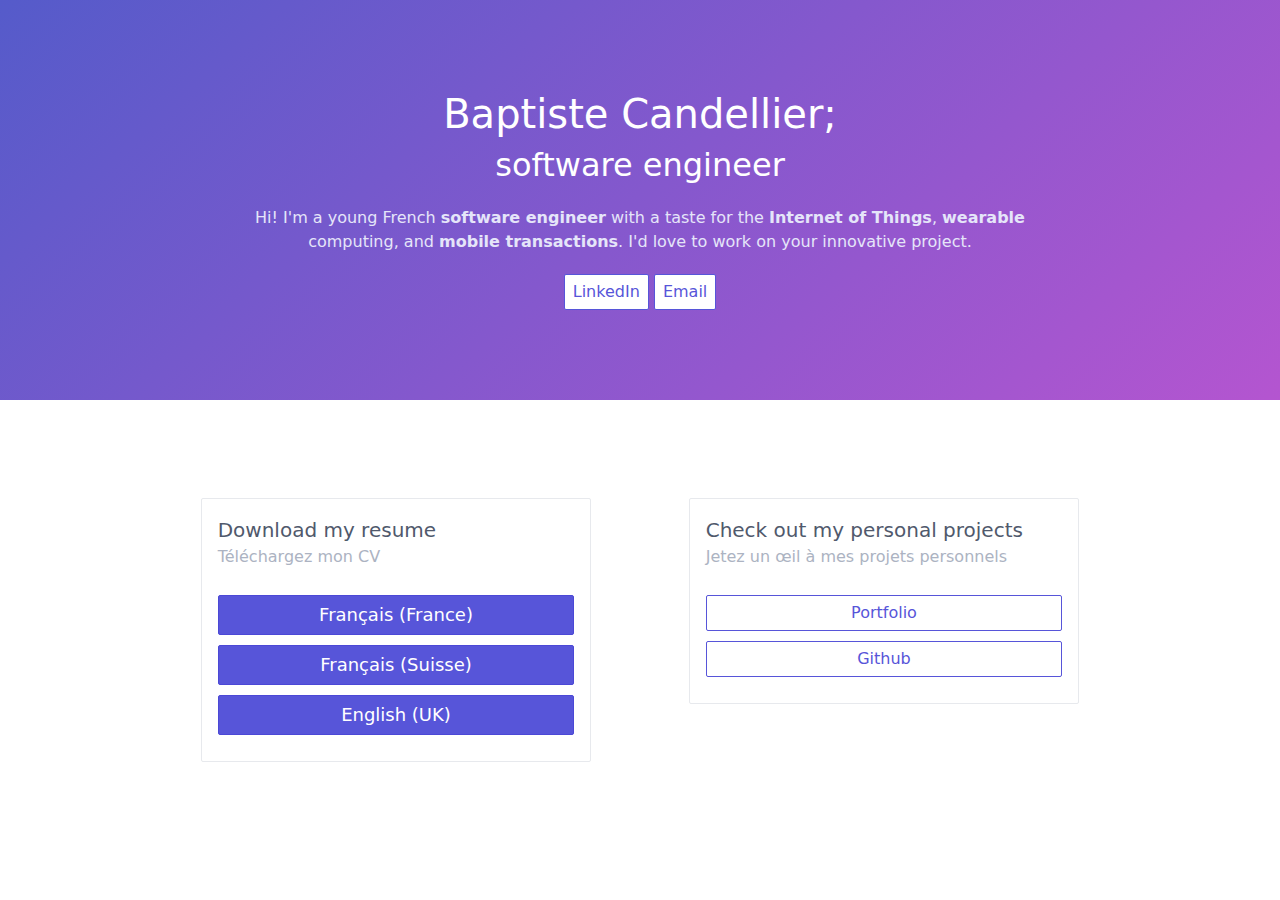
==== web/index.html @ 7e3f8ea6 "Add fr_CH version" ====
<!DOCTYPE html>
<html lang="en">
<head>
    <meta charset="utf-8">
    <meta name="viewport" content="width=device-width, initial-scale=1.0">
    <meta name="description" content="Baptiste Candellier, French software engineer. Specialized in electronic transactions and security.">
    <meta name="author" content="Baptiste Candellier">

    <title>Baptiste Candellier - Software Engineer</title>

    <meta name="viewport" content="width=device-width, initial-scale=1">
    <link href="https://fonts.googleapis.com/css?family=Raleway:400,300,600" rel="stylesheet" type="text/css">

    <link rel="stylesheet" href="css/spectre.min.css">
    <link rel="stylesheet" href="css/custom.css">

    <link rel="stylesheet" href="https://use.fontawesome.com/releases/v5.0.10/css/all.css" integrity="sha384-+d0P83n9kaQMCwj8F4RJB66tzIwOKmrdb46+porD/OvrJ+37WqIM7UoBtwHO6Nlg" crossorigin="anonymous">
</head>

<body>
    <div class="header section section-features bg-primary text-light text-center">
        <div class="container grid-lg">
            <h1>Baptiste Candellier; <br><small>software engineer</small></h1>
            <div class="columns">
                <div class="column col-10 col-sm-12 col-mx-auto">
                    <p class="text-secondary">Hi! I'm a young French <strong>software engineer</strong> with a taste for the <strong>Internet of Things</strong>, <strong>wearable</strong> computing, and <strong>mobile transactions</strong>. I'd love to work on your innovative project.
                </div>

                <div class="column col-10 col-sm-12 col-mx-auto">
                    <a class="btn" href="https://www.linkedin.com/in/candellierba/">
                        <p><i class="fab fa-linkedin"></i> LinkedIn</p>
                    </a>

                    <a class="btn" href="mailto:baptiste.candellier@gmail.com">
                        <p><i class="fas fa-envelope"></i> Email</p>
                    </a>
                </div>
            </div>
        </div>
    </div>

    <div class="section section-cards">
        <div class="container grid-lg">
            <div class="columns">
                <div class="column col-5 col-sm-12 col-mx-auto">
                    <div class="card">
                      <div class="card-header">
                        <div class="card-title h5">Download my resume</div>
                        <div class="card-subtitle text-gray">Téléchargez mon CV</div>
                      </div>

                      <div class="card-body">
                        <a class="btn btn-lg btn-primary" href="pdf/cv_resume_candellier_fr-FR.pdf">
                            <i class="fas fa-file-pdf"></i> Français (France)
                        </a>

                        <a class="btn btn-lg btn-primary" href="pdf/cv_resume_candellier_fr-CH.pdf">
                            <i class="fas fa-file-pdf"></i> Français (Suisse)
                        </a>

                        <a class="btn btn-lg btn-primary" href="pdf/cv_resume_candellier_en-GB.pdf">
                            <i class="fas fa-file-pdf"></i> English (UK)
                        </a>
                      </div>
                    </div>
                </div>

                <div class="column col-5 col-sm-12 col-mx-auto">
                    <div class="card">
                      <div class="card-header">
                        <div class="card-title h5">Check out my personal projects</div>
                        <div class="card-subtitle text-gray">Jetez un œil à mes projets personnels</div>
                      </div>

                      <div class="card-body">
                        <a class="btn" href="https://dev.outadoc.fr">
                            <p><i class="fas fa-code"></i> Portfolio</p>
                        </a>

                        <a class="btn" href="https://github.com/outadoc/">
                            <p><i class="fab fa-github"></i> Github</p>
                        </a>
                      </div>
                    </div>
                </div>
            </div>
        </div>  
    </div>
</body>
</html>
---- web/css/custom.css ----
.header {
	padding: 4.5rem .5rem;

	background: linear-gradient(318deg, #b455d0, #555bca);
}

.section-cards {
	padding: 4.5rem .5rem 3.5rem .5rem;
}

.section-cards .column {
	padding: .4rem;
}

.section-cards .btn {
	display: block;
	width: auto;
	margin: 10px 0;
}
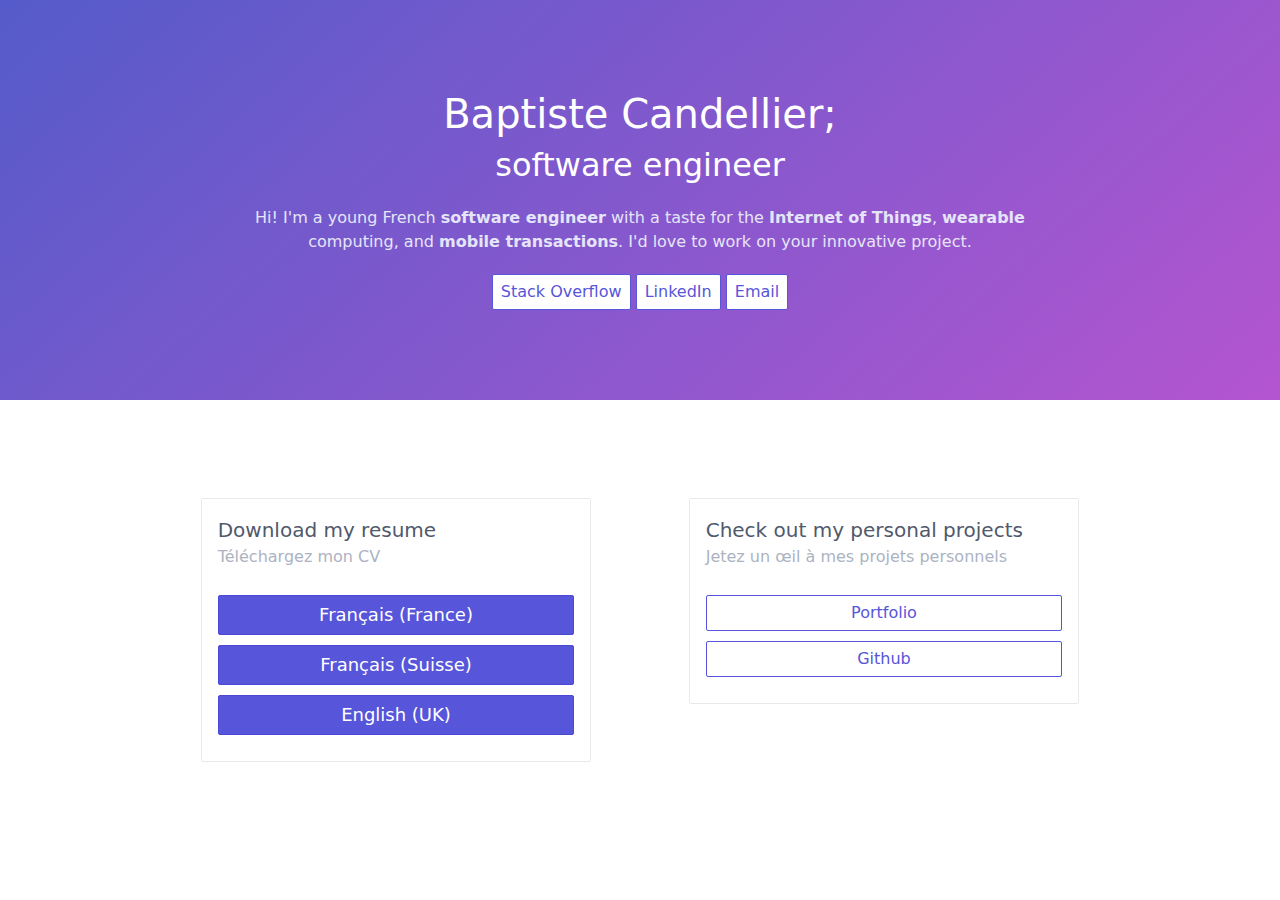
==== commit 8ad09c06: "Add link to stack overflow story" ====
--- a/web/index.html
+++ b/web/index.html
@@ -27,6 +27,10 @@
                 </div>
 
                 <div class="column col-10 col-sm-12 col-mx-auto">
+                    <a class="btn" href="https://stackoverflow.com/story/candellierba">
+                        <p><i class="fab fa-stack-overflow"></i> Stack Overflow</p>
+                    </a>
+                    
                     <a class="btn" href="https://www.linkedin.com/in/candellierba/">
                         <p><i class="fab fa-linkedin"></i> LinkedIn</p>
                     </a>
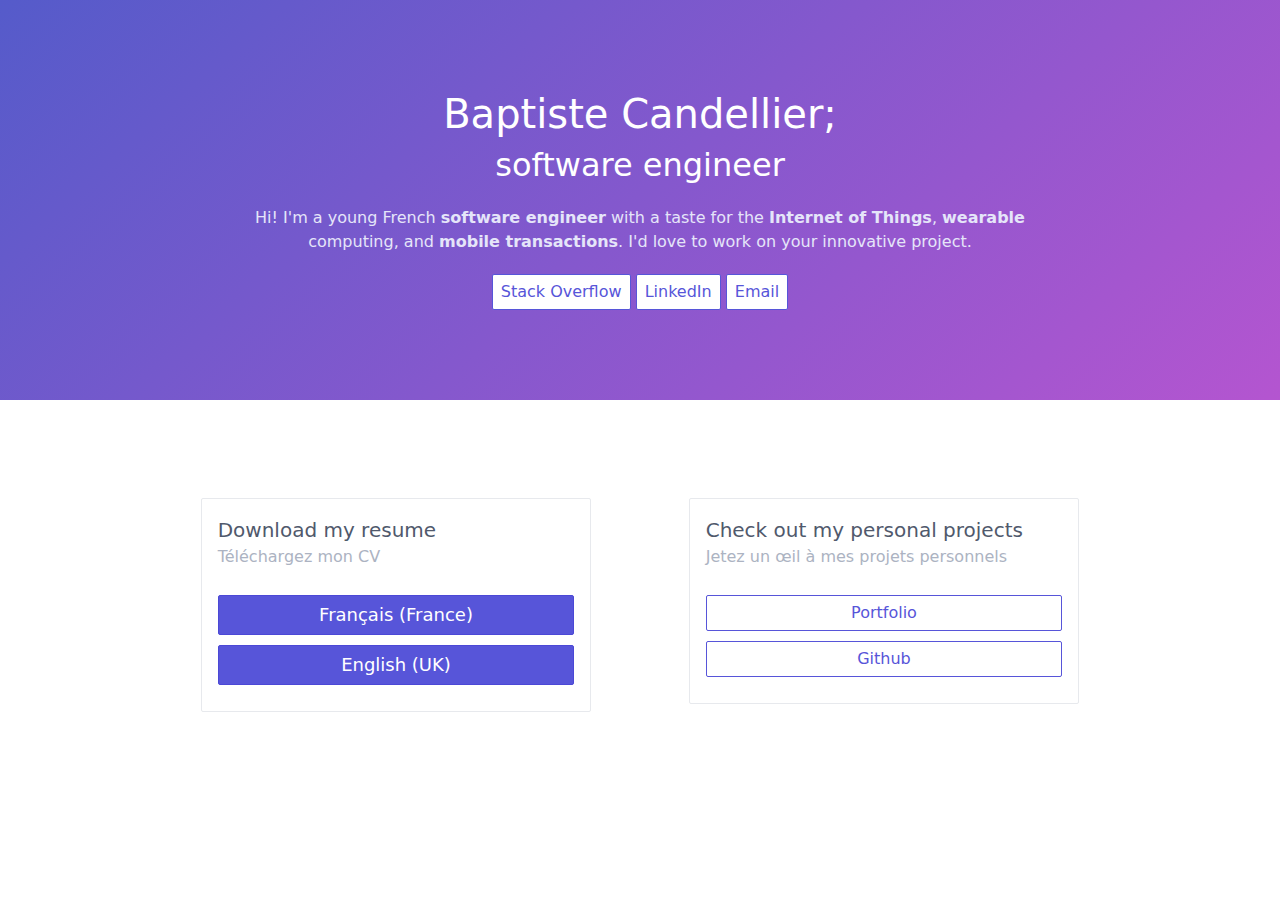
==== commit b5eb3650: "2021-01 CV update" ====
--- a/web/index.html
+++ b/web/index.html
@@ -58,10 +58,6 @@
                             <i class="fas fa-file-pdf"></i> Français (France)
                         </a>
 
-                        <a class="btn btn-lg btn-primary" href="pdf/cv_resume_candellier_fr-CH.pdf">
-                            <i class="fas fa-file-pdf"></i> Français (Suisse)
-                        </a>
-
                         <a class="btn btn-lg btn-primary" href="pdf/cv_resume_candellier_en-GB.pdf">
                             <i class="fas fa-file-pdf"></i> English (UK)
                         </a>
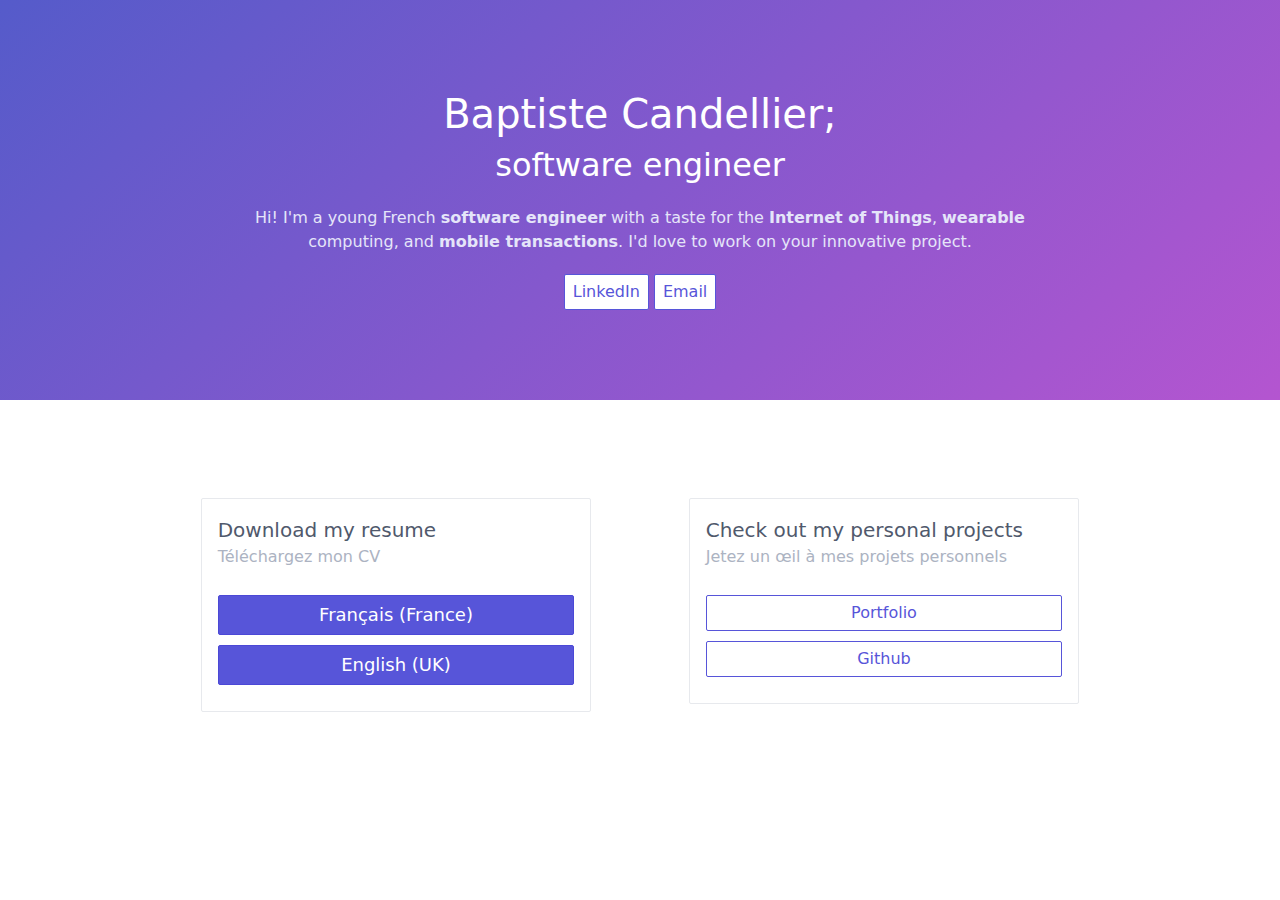
==== commit 2227bd1e: "feat: update social links" ====
--- a/web/index.html
+++ b/web/index.html
@@ -27,15 +27,11 @@
                 </div>
 
                 <div class="column col-10 col-sm-12 col-mx-auto">
-                    <a class="btn" href="https://stackoverflow.com/story/candellierba">
-                        <p><i class="fab fa-stack-overflow"></i> Stack Overflow</p>
-                    </a>
-                    
-                    <a class="btn" href="https://www.linkedin.com/in/candellierba/">
+                    <a class="btn" rel="me" href="https://www.linkedin.com/in/candellierba/">
                         <p><i class="fab fa-linkedin"></i> LinkedIn</p>
                     </a>
 
-                    <a class="btn" href="mailto:baptiste.candellier@gmail.com">
+                    <a class="btn" rel="me" href="mailto:baptiste@candellier.me">
                         <p><i class="fas fa-envelope"></i> Email</p>
                     </a>
                 </div>
@@ -77,7 +73,7 @@
                             <p><i class="fas fa-code"></i> Portfolio</p>
                         </a>
 
-                        <a class="btn" href="https://github.com/outadoc/">
+                        <a class="btn" rel="me" href="https://github.com/outadoc/">
                             <p><i class="fab fa-github"></i> Github</p>
                         </a>
                       </div>
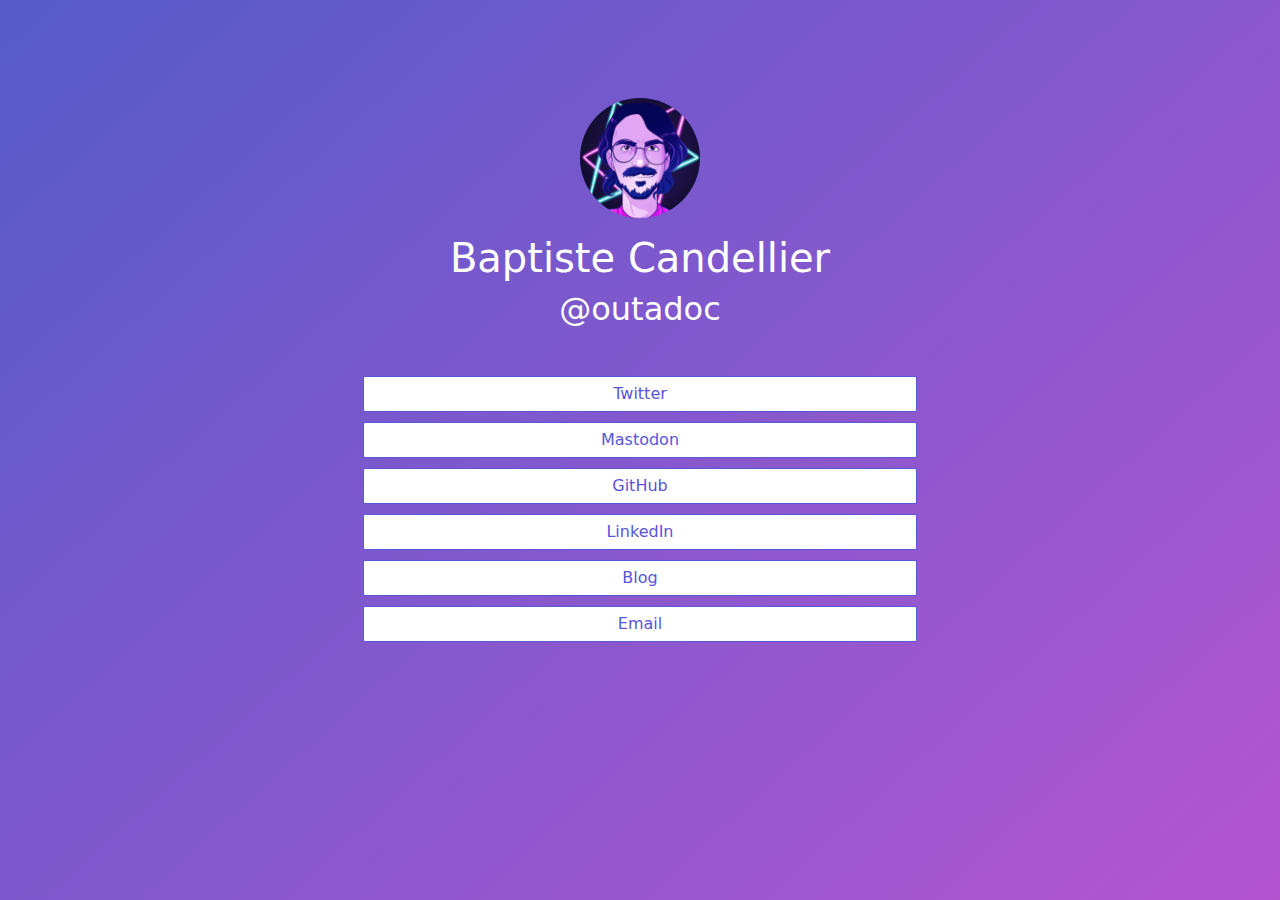
==== commit afa940c3: "feat: rework page as a link tree" ====
--- a/web/index.html
+++ b/web/index.html
@@ -1,12 +1,14 @@
 <!DOCTYPE html>
-<html lang="en">
+<html lang="fr">
+
 <head>
     <meta charset="utf-8">
     <meta name="viewport" content="width=device-width, initial-scale=1.0">
-    <meta name="description" content="Baptiste Candellier, French software engineer. Specialized in electronic transactions and security.">
+    <meta name="description"
+        content="Baptiste Candellier, French software engineer. Specialized in electronic transactions and security.">
     <meta name="author" content="Baptiste Candellier">
 
-    <title>Baptiste Candellier - Software Engineer</title>
+    <title>Baptiste Candellier - @outadoc</title>
 
     <meta name="viewport" content="width=device-width, initial-scale=1">
     <link href="https://fonts.googleapis.com/css?family=Raleway:400,300,600" rel="stylesheet" type="text/css">
@@ -14,73 +16,51 @@
     <link rel="stylesheet" href="css/spectre.min.css">
     <link rel="stylesheet" href="css/custom.css">
 
-    <link rel="stylesheet" href="https://use.fontawesome.com/releases/v5.0.10/css/all.css" integrity="sha384-+d0P83n9kaQMCwj8F4RJB66tzIwOKmrdb46+porD/OvrJ+37WqIM7UoBtwHO6Nlg" crossorigin="anonymous">
+    <link rel="stylesheet" href="https://cdnjs.cloudflare.com/ajax/libs/font-awesome/5.9.0/css/all.min.css"
+        integrity="sha512-q3eWabyZPc1XTCmF+8/LuE1ozpg5xxn7iO89yfSOd5/oKvyqLngoNGsx8jq92Y8eXJ/IRxQbEC+FGSYxtk2oiw=="
+        crossorigin="anonymous">
 </head>
 
 <body>
-    <div class="header section section-features bg-primary text-light text-center">
+    <div class="header section text-light text-center">
         <div class="container grid-lg">
-            <h1>Baptiste Candellier; <br><small>software engineer</small></h1>
             <div class="columns">
-                <div class="column col-10 col-sm-12 col-mx-auto">
-                    <p class="text-secondary">Hi! I'm a young French <strong>software engineer</strong> with a taste for the <strong>Internet of Things</strong>, <strong>wearable</strong> computing, and <strong>mobile transactions</strong>. I'd love to work on your innovative project.
+                <div class="column col-7 col-sm-12 col-mx-auto">
+                    <figure class="avatar avatar-xxl">
+                        <img src="img/2022-08_avatar_lucyller_bg.png" alt="Profile picture">
+                    </figure>
+
+                    <h1>Baptiste Candellier<br><small>@outadoc</small></h1>
                 </div>
 
-                <div class="column col-10 col-sm-12 col-mx-auto">
-                    <a class="btn" rel="me" href="https://www.linkedin.com/in/candellierba/">
+                <div class="column col-7 col-sm-12 col-mx-auto">
+                    <a class="btn" ref="me" href="https://twitter.com/outadoc">
+                        <p><i class="fab fa-twitter"></i> Twitter</p>
+                    </a>
+
+                    <a class="btn" ref="me" href="https://mastodon.social/@outadoc">
+                        <p><i class="fab fa-mastodon"></i> Mastodon</p>
+                    </a>
+
+                    <a class="btn" ref="me" href="https://github.com/outadoc">
+                        <p><i class="fab fa-github"></i> GitHub</p>
+                    </a>
+
+                    <a class="btn" ref="me" href="https://www.linkedin.com/in/candellierba">
                         <p><i class="fab fa-linkedin"></i> LinkedIn</p>
                     </a>
 
-                    <a class="btn" rel="me" href="mailto:baptiste@candellier.me">
+                    <a class="btn" ref="me" href="https://blog.outadoc.fr">
+                        <p><i class="fas fa-rss"></i> Blog</p>
+                    </a>
+
+                    <a class="btn" ref="me" href="mailto:baptiste@candellier.me">
                         <p><i class="fas fa-envelope"></i> Email</p>
                     </a>
                 </div>
             </div>
         </div>
     </div>
+</body>
 
-    <div class="section section-cards">
-        <div class="container grid-lg">
-            <div class="columns">
-                <div class="column col-5 col-sm-12 col-mx-auto">
-                    <div class="card">
-                      <div class="card-header">
-                        <div class="card-title h5">Download my resume</div>
-                        <div class="card-subtitle text-gray">Téléchargez mon CV</div>
-                      </div>
-
-                      <div class="card-body">
-                        <a class="btn btn-lg btn-primary" href="pdf/cv_resume_candellier_fr-FR.pdf">
-                            <i class="fas fa-file-pdf"></i> Français (France)
-                        </a>
-
-                        <a class="btn btn-lg btn-primary" href="pdf/cv_resume_candellier_en-GB.pdf">
-                            <i class="fas fa-file-pdf"></i> English (UK)
-                        </a>
-                      </div>
-                    </div>
-                </div>
-
-                <div class="column col-5 col-sm-12 col-mx-auto">
-                    <div class="card">
-                      <div class="card-header">
-                        <div class="card-title h5">Check out my personal projects</div>
-                        <div class="card-subtitle text-gray">Jetez un œil à mes projets personnels</div>
-                      </div>
-
-                      <div class="card-body">
-                        <a class="btn" href="https://dev.outadoc.fr">
-                            <p><i class="fas fa-code"></i> Portfolio</p>
-                        </a>
-
-                        <a class="btn" rel="me" href="https://github.com/outadoc/">
-                            <p><i class="fab fa-github"></i> Github</p>
-                        </a>
-                      </div>
-                    </div>
-                </div>
-            </div>
-        </div>  
-    </div>
-</body>
-</html>+</html>
--- a/web/css/custom.css
+++ b/web/css/custom.css
@@ -1,19 +1,29 @@
-.header {
-	padding: 4.5rem .5rem;
-
-	background: linear-gradient(318deg, #b455d0, #555bca);
+html,
+body {
+    height: 100%;
 }
 
-.section-cards {
-	padding: 4.5rem .5rem 3.5rem .5rem;
+body {
+    background: linear-gradient(318deg, #b455d0, #555bca);
 }
 
-.section-cards .column {
-	padding: .4rem;
+.avatar.avatar-xxl {
+    font-size: 1.6rem;
+    height: 6.0rem;
+    width: 6.0rem;
+    margin-bottom: 16px;
 }
 
-.section-cards .btn {
-	display: block;
-	width: auto;
-	margin: 10px 0;
+.header {
+    padding: 4.5rem .5rem;
 }
+
+.header .column {
+    padding: .4rem;
+}
+
+.header .btn {
+    display: block;
+    width: auto;
+    margin: 10px 0;
+}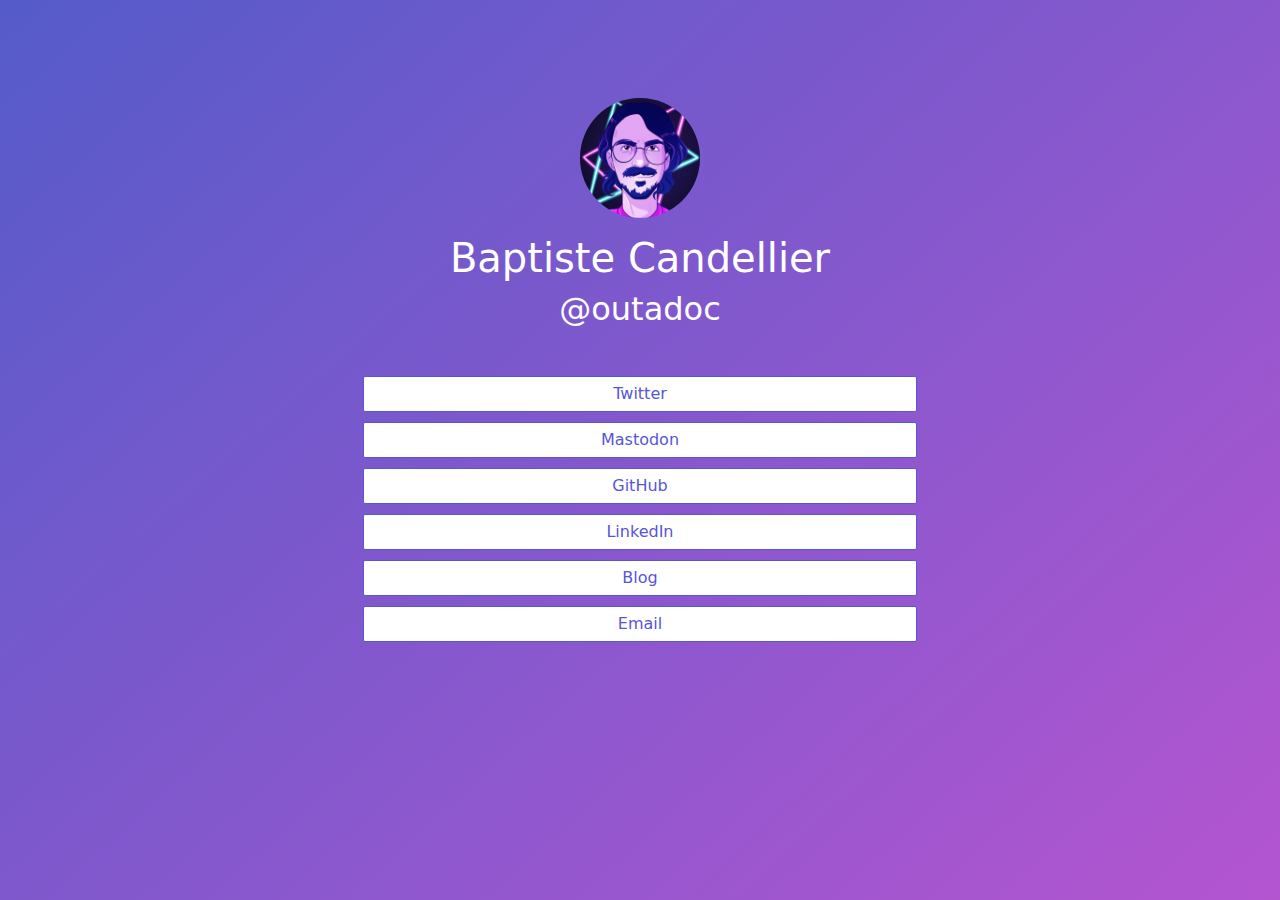
==== commit a7b85d87: "fix: compress image more, use min-height" ====
--- a/web/index.html
+++ b/web/index.html
@@ -27,7 +27,7 @@
             <div class="columns">
                 <div class="column col-7 col-sm-12 col-mx-auto">
                     <figure class="avatar avatar-xxl">
-                        <img src="img/2022-08_avatar_lucyller_bg.png" alt="Profile picture">
+                        <img src="img/2022-08_avatar_lucyller_bg.webp" alt="Profile picture">
                     </figure>
 
                     <h1>Baptiste Candellier<br><small>@outadoc</small></h1>
--- a/web/css/custom.css
+++ b/web/css/custom.css
@@ -1,6 +1,7 @@
 html,
 body {
     height: 100%;
+    min-height: 100%;
 }
 
 body {
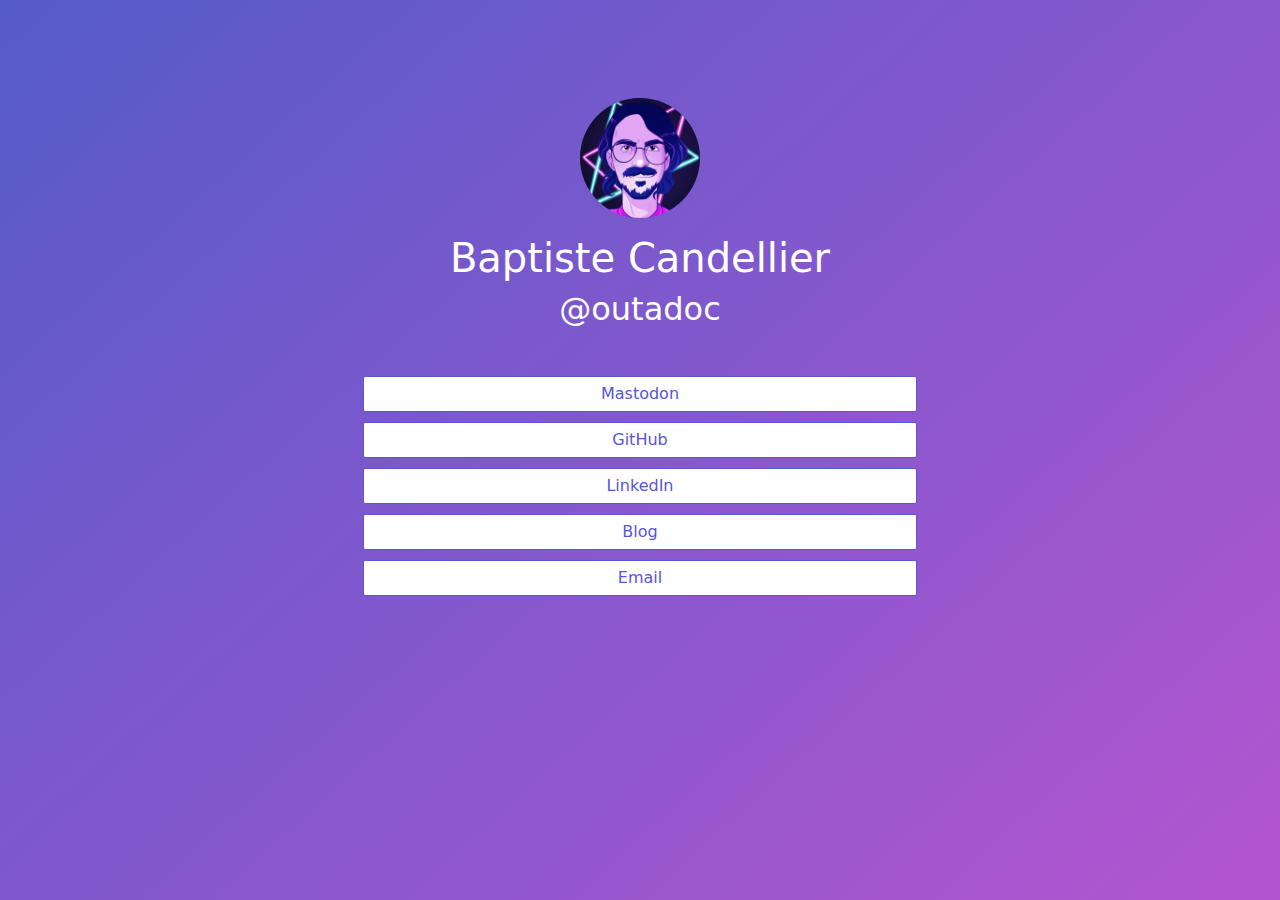
==== commit 6842d4c9: "Remove Twitter profile" ====
--- a/web/index.html
+++ b/web/index.html
@@ -34,27 +34,23 @@
                 </div>
 
                 <div class="column col-7 col-sm-12 col-mx-auto">
-                    <a class="btn" ref="me" href="https://twitter.com/outadoc">
-                        <p><i class="fab fa-twitter"></i> Twitter</p>
-                    </a>
-
-                    <a class="btn" ref="me" href="https://mastodon.social/@outadoc">
+                    <a class="btn" rel="me" href="https://mastodon.social/@outadoc">
                         <p><i class="fab fa-mastodon"></i> Mastodon</p>
                     </a>
 
-                    <a class="btn" ref="me" href="https://github.com/outadoc">
+                    <a class="btn" rel="me" href="https://github.com/outadoc">
                         <p><i class="fab fa-github"></i> GitHub</p>
                     </a>
 
-                    <a class="btn" ref="me" href="https://www.linkedin.com/in/candellierba">
+                    <a class="btn" rel="me" href="https://www.linkedin.com/in/candellierba">
                         <p><i class="fab fa-linkedin"></i> LinkedIn</p>
                     </a>
 
-                    <a class="btn" ref="me" href="https://blog.outadoc.fr">
+                    <a class="btn" rel="me" href="https://blog.outadoc.fr">
                         <p><i class="fas fa-rss"></i> Blog</p>
                     </a>
 
-                    <a class="btn" ref="me" href="mailto:baptiste@candellier.me">
+                    <a class="btn" rel="me" href="mailto:baptiste@candellier.me">
                         <p><i class="fas fa-envelope"></i> Email</p>
                     </a>
                 </div>
